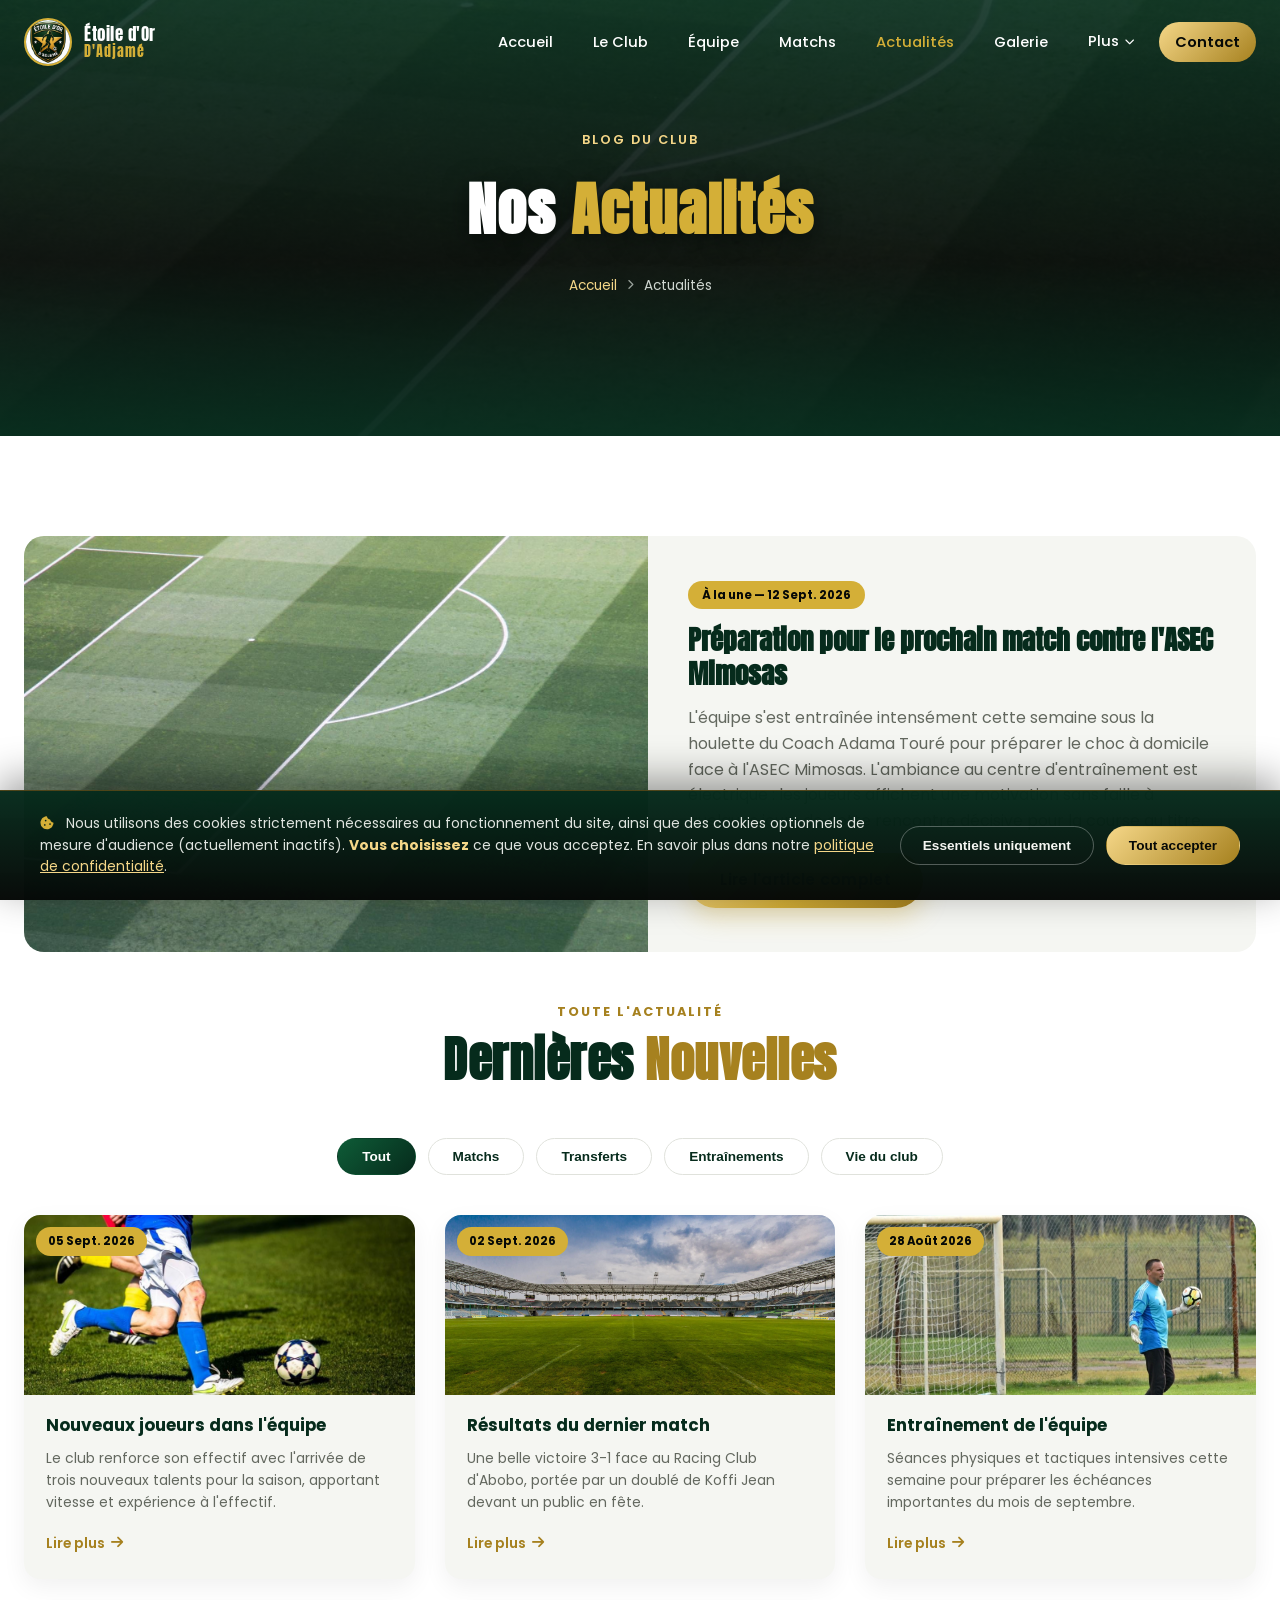
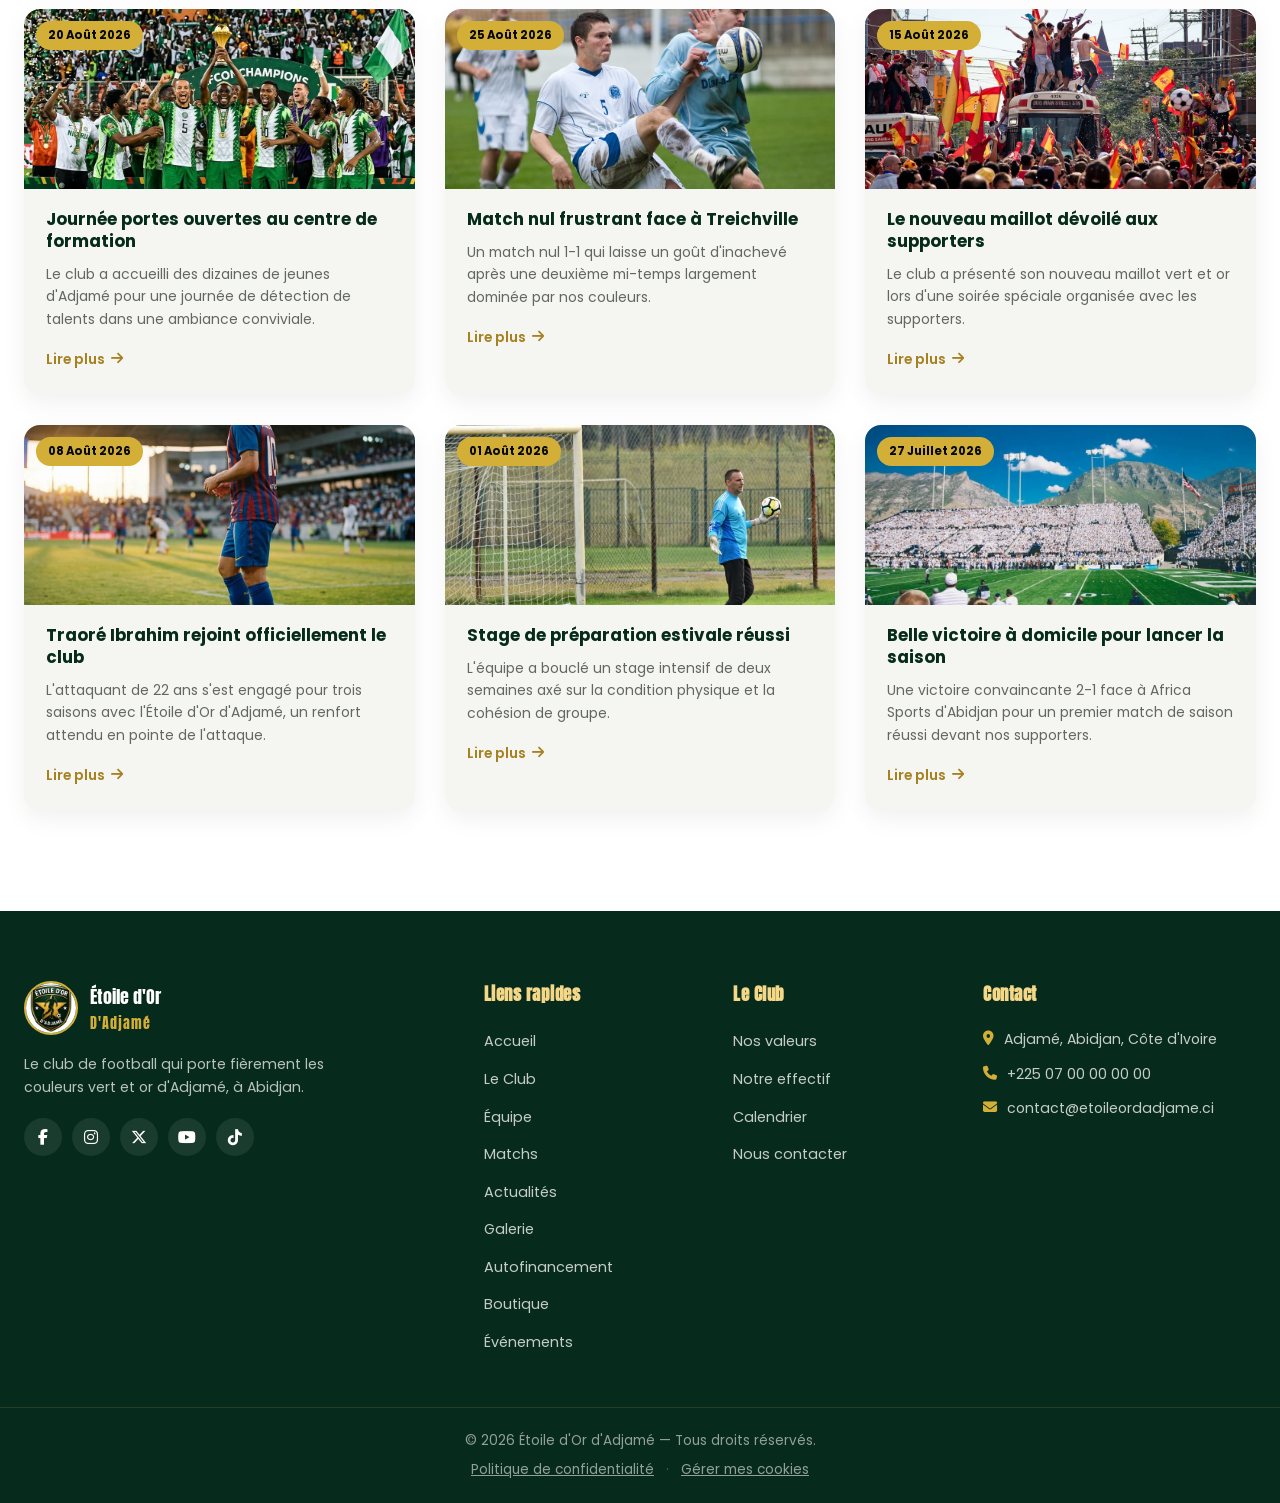
==== actualites.html @ a7c41791 "Premier commit" ====
<!DOCTYPE html>
<html lang="fr">
<head>
<meta charset="UTF-8">
<meta name="viewport" content="width=device-width, initial-scale=1.0">
<title>Actualités — Étoile d'Or d'Adjamé</title>
<meta name="description" content="Toute l'actualité du club Étoile d'Or d'Adjamé : matchs, transferts, entraînements et vie du club.">

<link rel="preconnect" href="https://fonts.googleapis.com">
<link href="https://fonts.googleapis.com/css2?family=Anton&family=Poppins:wght@300;400;500;600;700;800;900&display=swap" rel="stylesheet">
<link rel="stylesheet" href="https://cdn.jsdelivr.net/npm/@fortawesome/fontawesome-free@6.4.0/css/all.min.css">
<link rel="stylesheet" href="https://cdn.jsdelivr.net/npm/aos@2.3.1/dist/aos.css">

<link rel="stylesheet" href="css/style.css">
<link rel="stylesheet" href="css/pages.css">
<link rel="icon" href="images/logo.jpg" type="image/jpeg">
</head>
<body>

<div id="preloader">
  <div class="loader-badge"><img src="images/logo.jpg" alt="Étoile d'Or d'Adjamé"></div>
</div>

<header id="main-header">
  <nav class="navbar" id="navbar">
    <div class="nav-container">
      <a href="index.html" class="nav-logo">
        <img src="images/logo.jpg" alt="Logo Étoile d'Or d'Adjamé">
        <div class="nav-logo-text"><span class="nav-title">Étoile d'Or</span><span class="nav-subtitle">D'Adjamé</span></div>
      </a>
      <ul class="nav-menu" id="nav-menu">
        <li><a href="index.html" class="nav-link">Accueil</a></li>
        <li><a href="club.html" class="nav-link">Le Club</a></li>
        <li><a href="equipe.html" class="nav-link">Équipe</a></li>
        <li><a href="matchs.html" class="nav-link">Matchs</a></li>
        <li><a href="actualites.html" class="nav-link page-active">Actualités</a></li>
        <li><a href="galerie.html" class="nav-link">Galerie</a></li>
        <li class="nav-item-dropdown">
          <span class="nav-link dropdown-toggle">Plus <i class="fa-solid fa-chevron-down"></i></span>
          <div class="dropdown-menu">
            <a href="autofinancement.html" class="dropdown-link"><i class="fa-solid fa-coins"></i> Autofinancement</a>
            <a href="boutique.html" class="dropdown-link"><i class="fa-solid fa-shirt"></i> Boutique</a>
            <a href="evenements.html" class="dropdown-link"><i class="fa-solid fa-calendar-days"></i> Événements</a>
            <a href="index.html#sponsors" class="dropdown-link"><i class="fa-solid fa-handshake"></i> Sponsors</a>
          </div>
        </li>

        <li><a href="index.html#contact" class="nav-link nav-cta">Contact</a></li>
      </ul>
      <button class="hamburger" id="hamburger" aria-label="Menu mobile"><span></span><span></span><span></span></button>
    </div>
  </nav>
</header>

<!-- ============ PAGE BANNER ============ -->
<section class="page-banner">
  <div class="page-banner-bg"><img src="images/news-stadium.jpg" alt="Stade de football"></div>
  <div class="page-banner-overlay"></div>
  <div class="page-banner-content">
    <p class="page-banner-kicker">Blog du club</p>
    <h1 class="page-banner-title">Nos <span>Actualités</span></h1>
    <div class="breadcrumb"><a href="index.html">Accueil</a> <i class="fa-solid fa-chevron-right"></i> <span>Actualités</span></div>
  </div>
</section>

<!-- ============ ARTICLE A LA UNE ============ -->
<section style="background: var(--white);">
  <div class="section-container">
    <div class="news-featured" data-aos="fade-up">
      <div class="news-featured-img"><img src="images/news-stadium.jpg" alt="Préparation du prochain match"></div>
      <div class="news-featured-body">
        <span class="news-date" style="background: var(--gold); color: var(--black); padding: 5px 14px; border-radius: 20px; font-size: 0.72rem; font-weight: 700;">À la une — 12 Sept. 2026</span>
        <h2>Préparation pour le prochain match contre l'ASEC Mimosas</h2>
        <p>L'équipe s'est entraînée intensément cette semaine sous la houlette du Coach Adama Touré pour préparer le choc à domicile face à l'ASEC Mimosas. L'ambiance au centre d'entraînement est électrique : les joueurs affichent une motivation sans faille à quelques jours de cette rencontre décisive pour la course au titre.</p>
        <a href="#" class="btn btn-gold">Lire l'article complet</a>
      </div>
    </div>

    <div class="section-header" data-aos="fade-up">
      <p class="section-kicker center">Toute l'actualité</p>
      <h2 class="section-title center">Dernières <span>Nouvelles</span></h2>
    </div>

    <div class="news-filters" data-aos="fade-up">
      <button class="news-filter-btn active" data-newsfilter="all">Tout</button>
      <button class="news-filter-btn" data-newsfilter="matchs">Matchs</button>
      <button class="news-filter-btn" data-newsfilter="transferts">Transferts</button>
      <button class="news-filter-btn" data-newsfilter="entrainements">Entraînements</button>
      <button class="news-filter-btn" data-newsfilter="club">Vie du club</button>
    </div>

    <div class="news-full-grid" id="news-full-grid">
      <article class="news-card" data-newscat="transferts" data-aos="fade-up" data-aos-delay="0">
        <div class="news-image"><img src="images/news-players.jpg" alt="Nouveaux joueurs"><span class="news-date">05 Sept. 2026</span></div>
        <div class="news-body">
          <h3 class="news-title">Nouveaux joueurs dans l'équipe</h3>
          <p class="news-desc">Le club renforce son effectif avec l'arrivée de trois nouveaux talents pour la saison, apportant vitesse et expérience à l'effectif.</p>
          <a href="#" class="news-link">Lire plus <i class="fa-solid fa-arrow-right"></i></a>
        </div>
      </article>

      <article class="news-card" data-newscat="matchs" data-aos="fade-up" data-aos-delay="100">
        <div class="news-image"><img src="images/gallery-match2.jpg" alt="Résultats du dernier match"><span class="news-date">02 Sept. 2026</span></div>
        <div class="news-body">
          <h3 class="news-title">Résultats du dernier match</h3>
          <p class="news-desc">Une belle victoire 3-1 face au Racing Club d'Abobo, portée par un doublé de Koffi Jean devant un public en fête.</p>
          <a href="#" class="news-link">Lire plus <i class="fa-solid fa-arrow-right"></i></a>
        </div>
      </article>

      <article class="news-card" data-newscat="entrainements" data-aos="fade-up" data-aos-delay="200">
        <div class="news-image"><img src="images/news-training.jpg" alt="Entraînement de l'équipe"><span class="news-date">28 Août 2026</span></div>
        <div class="news-body">
          <h3 class="news-title">Entraînement de l'équipe</h3>
          <p class="news-desc">Séances physiques et tactiques intensives cette semaine pour préparer les échéances importantes du mois de septembre.</p>
          <a href="#" class="news-link">Lire plus <i class="fa-solid fa-arrow-right"></i></a>
        </div>
      </article>

      <article class="news-card" data-newscat="club" data-aos="fade-up" data-aos-delay="0">
        <div class="news-image"><img src="images/gallery-event.jpg" alt="Événement du club"><span class="news-date">20 Août 2026</span></div>
        <div class="news-body">
          <h3 class="news-title">Journée portes ouvertes au centre de formation</h3>
          <p class="news-desc">Le club a accueilli des dizaines de jeunes d'Adjamé pour une journée de détection de talents dans une ambiance conviviale.</p>
          <a href="#" class="news-link">Lire plus <i class="fa-solid fa-arrow-right"></i></a>
        </div>
      </article>

      <article class="news-card" data-newscat="matchs" data-aos="fade-up" data-aos-delay="100">
        <div class="news-image"><img src="images/match-tackle.jpg" alt="Match nul"><span class="news-date">25 Août 2026</span></div>
        <div class="news-body">
          <h3 class="news-title">Match nul frustrant face à Treichville</h3>
          <p class="news-desc">Un match nul 1-1 qui laisse un goût d'inachevé après une deuxième mi-temps largement dominée par nos couleurs.</p>
          <a href="#" class="news-link">Lire plus <i class="fa-solid fa-arrow-right"></i></a>
        </div>
      </article>

      <article class="news-card" data-newscat="club" data-aos="fade-up" data-aos-delay="200">
        <div class="news-image"><img src="images/fans-crowd.jpg" alt="Supporters"><span class="news-date">15 Août 2026</span></div>
        <div class="news-body">
          <h3 class="news-title">Le nouveau maillot dévoilé aux supporters</h3>
          <p class="news-desc">Le club a présenté son nouveau maillot vert et or lors d'une soirée spéciale organisée avec les supporters.</p>
          <a href="#" class="news-link">Lire plus <i class="fa-solid fa-arrow-right"></i></a>
        </div>
      </article>

      <article class="news-card" data-newscat="transferts" data-aos="fade-up" data-aos-delay="0">
        <div class="news-image"><img src="images/player5.jpg" alt="Nouveau attaquant"><span class="news-date">08 Août 2026</span></div>
        <div class="news-body">
          <h3 class="news-title">Traoré Ibrahim rejoint officiellement le club</h3>
          <p class="news-desc">L'attaquant de 22 ans s'est engagé pour trois saisons avec l'Étoile d'Or d'Adjamé, un renfort attendu en pointe de l'attaque.</p>
          <a href="#" class="news-link">Lire plus <i class="fa-solid fa-arrow-right"></i></a>
        </div>
      </article>

      <article class="news-card" data-newscat="entrainements" data-aos="fade-up" data-aos-delay="100">
        <div class="news-image"><img src="images/gallery-training2.jpg" alt="Stage de préparation"><span class="news-date">01 Août 2026</span></div>
        <div class="news-body">
          <h3 class="news-title">Stage de préparation estivale réussi</h3>
          <p class="news-desc">L'équipe a bouclé un stage intensif de deux semaines axé sur la condition physique et la cohésion de groupe.</p>
          <a href="#" class="news-link">Lire plus <i class="fa-solid fa-arrow-right"></i></a>
        </div>
      </article>

      <article class="news-card" data-newscat="matchs" data-aos="fade-up" data-aos-delay="200">
        <div class="news-image"><img src="images/gallery-fans1.jpg" alt="Victoire à domicile"><span class="news-date">27 Juillet 2026</span></div>
        <div class="news-body">
          <h3 class="news-title">Belle victoire à domicile pour lancer la saison</h3>
          <p class="news-desc">Une victoire convaincante 2-1 face à Africa Sports d'Abidjan pour un premier match de saison réussi devant nos supporters.</p>
          <a href="#" class="news-link">Lire plus <i class="fa-solid fa-arrow-right"></i></a>
        </div>
      </article>
    </div>
  </div>
</section>

<footer class="site-footer">
  <div class="footer-top">
    <div class="section-container footer-grid">
      <div class="footer-col footer-brand">
        <a href="index.html" class="footer-logo">
          <img src="images/logo.jpg" alt="Logo Étoile d'Or d'Adjamé">
          <div><span class="footer-title">Étoile d'Or</span><span class="footer-subtitle">D'Adjamé</span></div>
        </a>
        <p class="footer-desc">Le club de football qui porte fièrement les couleurs vert et or d'Adjamé, à Abidjan.</p>
        <div class="footer-socials">
          <a href="#"><i class="fa-brands fa-facebook-f"></i></a>
          <a href="#"><i class="fa-brands fa-instagram"></i></a>
          <a href="#"><i class="fa-brands fa-x-twitter"></i></a>
          <a href="#"><i class="fa-brands fa-youtube"></i></a>
          <a href="#"><i class="fa-brands fa-tiktok"></i></a>
        </div>
      </div>
      <div class="footer-col">
        <h4>Liens rapides</h4>
        <ul>
          <li><a href="index.html">Accueil</a></li>
          <li><a href="club.html">Le Club</a></li>
          <li><a href="equipe.html">Équipe</a></li>
          <li><a href="matchs.html">Matchs</a></li>
          <li><a href="actualites.html">Actualités</a></li>
          <li><a href="galerie.html">Galerie</a></li>
          <li><a href="autofinancement.html">Autofinancement</a></li>
          <li><a href="boutique.html">Boutique</a></li>
          <li><a href="evenements.html">Événements</a></li>
        </ul>
      </div>
      <div class="footer-col">
        <h4>Le Club</h4>
        <ul>
          <li><a href="index.html#values">Nos valeurs</a></li>
          <li><a href="equipe.html">Notre effectif</a></li>
          <li><a href="matchs.html">Calendrier</a></li>
          <li><a href="index.html#contact">Nous contacter</a></li>
        </ul>
      </div>
      <div class="footer-col">
        <h4>Contact</h4>
        <ul class="footer-contact">
          <li><i class="fa-solid fa-location-dot"></i> Adjamé, Abidjan, Côte d'Ivoire</li>
          <li><i class="fa-solid fa-phone"></i> +225 07 00 00 00 00</li>
          <li><i class="fa-solid fa-envelope"></i> contact@etoileordadjame.ci</li>
        </ul>
      </div>
    </div>
  </div>
  <div class="footer-bottom">
    <div class="section-container footer-bottom-inner">
      <p>&copy; 2026 Étoile d'Or d'Adjamé — Tous droits réservés.</p>
      <p class="footer-legal-links">
        <a href="confidentialite.html">Politique de confidentialité</a>
        <span>·</span>
        <a href="#" class="footer-cookie-settings">Gérer mes cookies</a>
      </p>
    </div>
  </div>
</footer>

<!-- ============ BANDEAU COOKIES ============ -->
<div id="cookie-banner">
  <div class="cookie-banner-inner">
    <p class="cookie-banner-text">
      <i class="fa-solid fa-cookie-bite"></i>
      Nous utilisons des cookies strictement nécessaires au fonctionnement du site, ainsi que des cookies optionnels de mesure d'audience (actuellement inactifs). <strong>Vous choisissez</strong> ce que vous acceptez. En savoir plus dans notre <a href="confidentialite.html">politique de confidentialité</a>.
    </p>
    <div class="cookie-banner-actions">
      <button class="cookie-btn cookie-btn-necessary" id="cookie-necessary-only" type="button">Essentiels uniquement</button>
      <button class="cookie-btn cookie-btn-accept" id="cookie-accept-all" type="button">Tout accepter</button>
    </div>
  </div>
</div>

<!-- ============ MODALE PREFERENCES COOKIES ============ -->
<div id="cookie-modal">
  <div class="cookie-modal-box">
    <div class="cookie-modal-close" id="cookie-modal-close"><i class="fa-solid fa-xmark"></i></div>
    <h3>Préférences de cookies</h3>
    <p>Gérez ici les cookies utilisés sur le site de l'Étoile d'Or d'Adjamé. Les cookies strictement nécessaires ne peuvent pas être désactivés.</p>
    <div class="cookie-pref-row">
      <div class="cookie-pref-info">
        <h4>Cookies strictement nécessaires</h4>
        <p>Indispensables au fonctionnement du site (mémorisation de votre choix de consentement).</p>
      </div>
      <label class="cookie-switch"><input type="checkbox" checked disabled><span class="slider"></span></label>
    </div>
    <div class="cookie-pref-row">
      <div class="cookie-pref-info">
        <h4>Cookies de mesure d'audience</h4>
        <p>Nous aident à comprendre la fréquentation du site (actuellement aucun outil n'est déployé).</p>
      </div>
      <label class="cookie-switch"><input type="checkbox" id="cookie-analytics-toggle"><span class="slider"></span></label>
    </div>
    <button class="btn btn-gold cookie-modal-save" id="cookie-modal-save" type="button"><i class="fa-solid fa-check"></i> Enregistrer mes préférences</button>
  </div>
</div>

<a href="#" class="back-to-top" id="back-to-top" aria-label="Retour en haut"><i class="fa-solid fa-arrow-up"></i></a>

<script src="https://cdn.jsdelivr.net/npm/aos@2.3.1/dist/aos.js"></script>
<script src="js/main.js"></script>
<script src="js/pages.js"></script>
<script src="js/cookies.js"></script>
</body>
</html>
---- css/style.css ----
/* ==========================================================================
   ÉTOILE D'OR D'ADJAMÉ — STYLESHEET
   ========================================================================== */

:root {
  --green-dark: #062b1c;
  --green-deep: #0a3d26;
  --green-main: #0e5c37;
  --green-light: #146a44;
  --gold: #d4af37;
  --gold-light: #f5d788;
  --gold-dark: #a6811f;
  --black: #060907;
  --white: #ffffff;
  --off-white: #f5f6f2;
  --gray: #9aa39c;
  --font-title: 'Anton', sans-serif;
  --font-body: 'Poppins', sans-serif;
  --shadow-lg: 0 25px 50px -12px rgba(0,0,0,0.5);
  --transition: all 0.35s cubic-bezier(.4,0,.2,1);
}

* { margin: 0; padding: 0; box-sizing: border-box; }

html { scroll-behavior: smooth; }

body {
  font-family: var(--font-body);
  background: var(--off-white);
  color: var(--black);
  overflow-x: hidden;
  line-height: 1.6;
}

img { max-width: 100%; display: block; }

a { text-decoration: none; color: inherit; }

ul { list-style: none; }

.section-container {
  max-width: 1280px;
  margin: 0 auto;
  padding: 0 24px;
}

/* ============ SCROLLBAR ============ */
::-webkit-scrollbar { width: 10px; }
::-webkit-scrollbar-track { background: var(--green-dark); }
::-webkit-scrollbar-thumb { background: var(--gold); border-radius: 10px; }

/* ============ PRELOADER ============ */
#preloader {
  position: fixed;
  inset: 0;
  background: radial-gradient(circle at center, var(--green-deep), var(--black));
  z-index: 9999;
  display: flex;
  align-items: center;
  justify-content: center;
  transition: opacity 0.6s ease, visibility 0.6s ease;
}
#preloader.hidden { opacity: 0; visibility: hidden; }
.loader-badge {
  width: 110px;
  height: 110px;
  border-radius: 50%;
  overflow: hidden;
  border: 3px solid var(--gold);
  animation: pulse-loader 1.2s ease-in-out infinite;
  box-shadow: 0 0 40px rgba(212,175,55,0.5);
}
.loader-badge img { width: 100%; height: 100%; object-fit: cover; }
@keyframes pulse-loader {
  0%, 100% { transform: scale(1); }
  50% { transform: scale(1.08); }
}

/* ============ BUTTONS ============ */
.btn {
  display: inline-flex;
  align-items: center;
  gap: 10px;
  padding: 15px 32px;
  border-radius: 50px;
  font-weight: 600;
  font-size: 0.95rem;
  letter-spacing: 0.3px;
  border: none;
  cursor: pointer;
  transition: var(--transition);
  position: relative;
  overflow: hidden;
}
.btn-gold {
  background: linear-gradient(135deg, var(--gold-light), var(--gold) 50%, var(--gold-dark));
  color: var(--black);
  box-shadow: 0 8px 25px rgba(212,175,55,0.35);
}
.btn-gold::before {
  content: '';
  position: absolute;
  top: 0; left: -100%;
  width: 100%; height: 100%;
  background: linear-gradient(120deg, transparent, rgba(255,255,255,0.5), transparent);
  transition: left 0.5s;
}
.btn-gold:hover::before { left: 100%; }
.btn-gold:hover {
  transform: translateY(-3px);
  box-shadow: 0 15px 35px rgba(212,175,55,0.55);
}
.btn-outline-green {
  background: rgba(14,92,55,0.25);
  color: var(--white);
  border: 2px solid var(--green-light);
  backdrop-filter: blur(6px);
}
.btn-outline-green:hover {
  background: var(--green-main);
  border-color: var(--gold);
  transform: translateY(-3px);
}
.btn-full { width: 100%; justify-content: center; }

/* ============ NAVBAR ============ */
#main-header { position: fixed; top: 0; left: 0; right: 0; z-index: 1000; }
.navbar {
  padding: 18px 0;
  transition: var(--transition);
  background: transparent;
}
.navbar.scrolled {
  background: rgba(6,43,28,0.95);
  backdrop-filter: blur(10px);
  padding: 12px 0;
  box-shadow: 0 5px 25px rgba(0,0,0,0.3);
  border-bottom: 1px solid rgba(212,175,55,0.2);
}
.nav-container {
  max-width: 1320px;
  margin: 0 auto;
  padding: 0 24px;
  display: flex;
  align-items: center;
  justify-content: space-between;
}
.nav-logo { display: flex; align-items: center; gap: 12px; }
.nav-logo img {
  width: 48px; height: 48px; border-radius: 50%;
  border: 2px solid var(--gold);
  object-fit: cover;
  transition: var(--transition);
}
.nav-logo-text { display: flex; flex-direction: column; line-height: 1.1; }
.nav-title { font-family: var(--font-title); color: var(--white); font-size: 1.05rem; letter-spacing: 0.5px; }
.nav-subtitle { font-family: var(--font-title); color: var(--gold); font-size: 0.85rem; letter-spacing: 1px; }

.nav-menu { display: flex; align-items: center; gap: 8px; }
.nav-link {
  color: var(--white);
  font-weight: 500;
  font-size: 0.92rem;
  padding: 10px 16px;
  border-radius: 30px;
  position: relative;
  transition: var(--transition);
}
.nav-link:hover, .nav-link.active { color: var(--gold); }
.nav-cta {
  background: linear-gradient(135deg, var(--gold-light), var(--gold-dark));
  color: var(--black) !important;
  font-weight: 600;
}
.nav-cta:hover { transform: translateY(-2px); box-shadow: 0 8px 20px rgba(212,175,55,0.4); }

.hamburger {
  display: none;
  flex-direction: column;
  gap: 5px;
  background: none;
  border: none;
  cursor: pointer;
  z-index: 1100;
  padding: 8px;
}
.hamburger span {
  width: 28px; height: 3px;
  background: var(--gold);
  border-radius: 3px;
  transition: var(--transition);
}
.hamburger.active span:nth-child(1) { transform: translateY(8px) rotate(45deg); }
.hamburger.active span:nth-child(2) { opacity: 0; }
.hamburger.active span:nth-child(3) { transform: translateY(-8px) rotate(-45deg); }

/* ============ NAV DROPDOWN "PLUS" ============ */
.nav-item-dropdown { position: relative; }
.dropdown-toggle {
  display: inline-flex;
  align-items: center;
  gap: 6px;
  cursor: pointer;
}
.dropdown-toggle i.fa-chevron-down { font-size: 0.62rem; transition: transform 0.3s; }
.nav-item-dropdown:hover .dropdown-toggle i.fa-chevron-down,
.nav-item-dropdown.open .dropdown-toggle i.fa-chevron-down { transform: rotate(180deg); }
.dropdown-menu {
  position: absolute;
  top: 120%;
  left: 50%;
  transform: translateX(-50%) translateY(10px);
  background: linear-gradient(180deg, var(--green-dark), var(--black));
  border: 1px solid rgba(212,175,55,0.25);
  border-radius: 14px;
  padding: 10px;
  min-width: 230px;
  box-shadow: 0 20px 45px rgba(0,0,0,0.35);
  opacity: 0;
  visibility: hidden;
  transition: var(--transition);
  z-index: 1200;
}
.nav-item-dropdown:hover .dropdown-menu,
.nav-item-dropdown.open .dropdown-menu {
  opacity: 1;
  visibility: visible;
  transform: translateX(-50%) translateY(0);
}
.dropdown-link {
  display: flex;
  align-items: center;
  gap: 12px;
  padding: 11px 14px;
  border-radius: 9px;
  color: var(--white) !important;
  font-size: 0.86rem;
  font-weight: 500;
  transition: var(--transition);
}
.dropdown-link i { color: var(--gold); width: 18px; text-align: center; }
.dropdown-link:hover { background: rgba(212,175,55,0.14); color: var(--gold-light) !important; padding-left: 18px; }

/* ============ HERO ============ */
.hero-section {
  position: relative;
  min-height: 100vh;
  display: flex;
  align-items: center;
  justify-content: center;
  overflow: hidden;
}
.hero-bg { position: absolute; inset: 0; z-index: 0; }
.hero-bg img { width: 100%; height: 100%; object-fit: cover; }
.hero-overlay {
  position: absolute; inset: 0; z-index: 1;
  background: linear-gradient(180deg, rgba(6,43,28,0.75) 0%, rgba(6,9,7,0.85) 55%, rgba(6,43,28,0.95) 100%);
}
.hero-particles {
  position: absolute; inset: 0; z-index: 1;
  background: radial-gradient(circle at 20% 30%, rgba(212,175,55,0.12), transparent 40%),
              radial-gradient(circle at 80% 70%, rgba(212,175,55,0.10), transparent 40%);
}
.hero-content {
  position: relative;
  z-index: 2;
  text-align: center;
  color: var(--white);
  max-width: 900px;
  padding: 0 24px;
}
.hero-logo {
  width: 130px; height: 130px;
  margin: 0 auto 24px;
  border-radius: 50%;
  overflow: hidden;
  border: 4px solid var(--gold);
  box-shadow: 0 0 50px rgba(212,175,55,0.5);
}
.hero-logo img { width: 100%; height: 100%; object-fit: cover; }
.hero-kicker {
  color: var(--gold-light);
  font-weight: 600;
  letter-spacing: 2px;
  text-transform: uppercase;
  font-size: 0.85rem;
  margin-bottom: 16px;
}
.hero-title {
  font-family: var(--font-title);
  font-size: clamp(2.4rem, 7vw, 5.2rem);
  letter-spacing: 2px;
  color: var(--white);
  text-shadow: 0 5px 25px rgba(0,0,0,0.5);
  line-height: 1.05;
}
.hero-title span { color: var(--gold); display: block; }
.hero-subtitle {
  font-size: clamp(1rem, 2vw, 1.35rem);
  color: var(--off-white);
  margin: 20px 0 36px;
  font-weight: 300;
  letter-spacing: 0.5px;
}
.hero-buttons { display: flex; gap: 20px; justify-content: center; flex-wrap: wrap; }

.scroll-down {
  position: absolute;
  bottom: 32px; left: 50%;
  transform: translateX(-50%);
  color: var(--gold);
  font-size: 1.5rem;
  z-index: 2;
  animation: bounce-down 2s infinite;
}
@keyframes bounce-down {
  0%, 100% { transform: translate(-50%, 0); }
  50% { transform: translate(-50%, 10px); }
}

/* ============ SECTION HEADERS ============ */
.section-kicker {
  color: var(--gold-dark);
  font-weight: 700;
  letter-spacing: 2px;
  text-transform: uppercase;
  font-size: 0.8rem;
  margin-bottom: 10px;
}
.section-title {
  font-family: var(--font-title);
  font-size: clamp(1.9rem, 4vw, 3rem);
  color: var(--green-dark);
  letter-spacing: 0.5px;
  line-height: 1.15;
}
.section-title span { color: var(--gold-dark); }
.section-desc { color: #5a5f5c; font-size: 1rem; max-width: 600px; margin-top: 14px; }
.center { text-align: center; margin-left: auto; margin-right: auto; }
.section-header { margin-bottom: 50px; }

section { padding: 100px 0; position: relative; }

/* ============ ABOUT ============ */
.about-section { background: var(--white); }
.about-grid {
  display: grid;
  grid-template-columns: 1fr 1fr;
  gap: 70px;
  align-items: center;
}
.about-image { position: relative; border-radius: 20px; overflow: hidden; box-shadow: var(--shadow-lg); }
.about-image img { width: 100%; height: 480px; object-fit: cover; transition: transform 0.6s ease; }
.about-image:hover img { transform: scale(1.06); }
.about-image-badge {
  position: absolute;
  bottom: -20px; right: -20px;
  width: 100px; height: 100px;
  border-radius: 50%;
  background: var(--white);
  border: 4px solid var(--gold);
  padding: 8px;
  box-shadow: var(--shadow-lg);
}
.about-image-badge img { border-radius: 50%; }

.about-paragraph { color: #4a4f4c; margin-bottom: 18px; font-size: 1rem; }

.about-stats {
  display: grid;
  grid-template-columns: repeat(4, 1fr);
  gap: 16px;
  margin-top: 34px;
}
.stat-box {
  background: linear-gradient(145deg, var(--green-dark), var(--green-deep));
  border-radius: 16px;
  padding: 22px 10px;
  text-align: center;
  color: var(--white);
  border: 1px solid rgba(212,175,55,0.25);
  transition: var(--transition);
}
.stat-box:hover { transform: translateY(-6px); border-color: var(--gold); }
.stat-icon { color: var(--gold); font-size: 1.5rem; margin-bottom: 8px; display: block; }
.stat-number {
  display: block;
  font-family: var(--font-title);
  font-size: 1.9rem;
  color: var(--gold-light);
}
.stat-label { display: block; font-size: 0.72rem; color: var(--gray); margin-top: 4px; text-transform: uppercase; letter-spacing: 0.5px; }

/* ============ TEAM ============ */
.team-section { background: var(--off-white); }
.team-grid {
  display: grid;
  grid-template-columns: repeat(3, 1fr);
  gap: 30px;
}
.player-card {
  background: var(--white);
  border-radius: 18px;
  overflow: hidden;
  box-shadow: 0 10px 30px rgba(0,0,0,0.08);
  transition: var(--transition);
  position: relative;
}
.player-card:hover { transform: translateY(-10px); box-shadow: 0 25px 45px rgba(6,43,28,0.25); }
.player-photo { position: relative; height: 300px; overflow: hidden; background: var(--green-dark); }
.player-photo img { width: 100%; height: 100%; object-fit: cover; transition: transform 0.5s ease; filter: grayscale(15%); }
.player-card:hover .player-photo img { transform: scale(1.1); filter: grayscale(0%); }
.player-photo::after {
  content: '';
  position: absolute; inset: 0;
  background: linear-gradient(180deg, transparent 60%, rgba(6,43,28,0.85) 100%);
}
.player-number {
  position: absolute; top: 14px; right: 14px;
  width: 46px; height: 46px;
  background: linear-gradient(135deg, var(--gold-light), var(--gold-dark));
  color: var(--black);
  border-radius: 50%;
  display: flex; align-items: center; justify-content: center;
  font-family: var(--font-title);
  font-size: 1.2rem;
  z-index: 2;
  box-shadow: 0 5px 15px rgba(0,0,0,0.3);
}
.player-info { padding: 20px 22px 24px; text-align: center; }
.player-name { font-family: var(--font-title); font-size: 1.15rem; color: var(--green-dark); letter-spacing: 0.3px; }
.player-position { color: var(--gold-dark); font-weight: 600; font-size: 0.85rem; margin: 4px 0 14px; text-transform: uppercase; letter-spacing: 0.5px; }
.player-socials { display: flex; gap: 10px; justify-content: center; }
.player-socials a {
  width: 34px; height: 34px;
  border-radius: 50%;
  background: var(--off-white);
  color: var(--green-main);
  display: flex; align-items: center; justify-content: center;
  transition: var(--transition);
  font-size: 0.85rem;
}
.player-socials a:hover { background: var(--gold); color: var(--black); transform: translateY(-3px); }

/* ============ MATCHES ============ */
.matches-section { background: linear-gradient(180deg, var(--green-dark) 0%, var(--black) 100%); color: var(--white); }
.matches-section .section-title { color: var(--white); }
.matches-section .section-desc { color: #b9c2bc; }
.matches-section .section-kicker { color: var(--gold-light); }

.matches-tabs { display: flex; justify-content: center; gap: 14px; margin-bottom: 44px; }
.tab-btn {
  background: rgba(255,255,255,0.06);
  border: 1px solid rgba(212,175,55,0.3);
  color: var(--white);
  padding: 12px 28px;
  border-radius: 50px;
  font-weight: 600;
  cursor: pointer;
  transition: var(--transition);
}
.tab-btn.active, .tab-btn:hover {
  background: linear-gradient(135deg, var(--gold-light), var(--gold-dark));
  color: var(--black);
  border-color: transparent;
}
.tab-content { display: none; }
.tab-content.active { display: grid; }

.matches-grid { grid-template-columns: repeat(3, 1fr); gap: 26px; }
.match-card {
  background: linear-gradient(160deg, rgba(255,255,255,0.06), rgba(255,255,255,0.02));
  border: 1px solid rgba(212,175,55,0.2);
  border-radius: 18px;
  padding: 26px;
  position: relative;
  transition: var(--transition);
}
.match-card:hover { transform: translateY(-8px); border-color: var(--gold); box-shadow: 0 20px 40px rgba(212,175,55,0.15); }
.match-tag {
  display: inline-block;
  background: rgba(212,175,55,0.15);
  color: var(--gold-light);
  font-size: 0.72rem;
  font-weight: 700;
  padding: 5px 14px;
  border-radius: 20px;
  text-transform: uppercase;
  letter-spacing: 0.5px;
  margin-bottom: 20px;
}
.match-tag.win { background: rgba(46,204,113,0.2); color: #6bec9d; }
.match-tag.draw { background: rgba(255,193,7,0.2); color: #ffd76b; }
.match-teams { display: flex; align-items: center; justify-content: space-between; gap: 12px; margin-bottom: 20px; }
.match-team { text-align: center; flex: 1; }
.match-team img { width: 56px; height: 56px; border-radius: 50%; margin: 0 auto 8px; object-fit: cover; border: 2px solid rgba(212,175,55,0.4); }
.match-team p { font-size: 0.82rem; color: var(--off-white); font-weight: 500; }
.match-vs { font-family: var(--font-title); color: var(--gold); font-size: 1.1rem; }
.match-score { font-family: var(--font-title); color: var(--gold-light); font-size: 1.6rem; }
.match-details { display: flex; flex-direction: column; gap: 8px; border-top: 1px dashed rgba(212,175,55,0.25); padding-top: 16px; }
.match-details span { font-size: 0.85rem; color: #c6ccc8; display: flex; align-items: center; gap: 8px; }
.match-details i { color: var(--gold); width: 16px; }

/* ============ NEWS ============ */
.news-section { background: var(--white); }
.news-grid { display: grid; grid-template-columns: repeat(4, 1fr); gap: 26px; }
.news-card {
  background: var(--off-white);
  border-radius: 16px;
  overflow: hidden;
  transition: var(--transition);
  box-shadow: 0 8px 24px rgba(0,0,0,0.06);
}
.news-card:hover { transform: translateY(-8px); box-shadow: 0 20px 40px rgba(6,43,28,0.15); }
.news-image { position: relative; height: 180px; overflow: hidden; }
.news-image img { width: 100%; height: 100%; object-fit: cover; transition: transform 0.5s ease; }
.news-card:hover .news-image img { transform: scale(1.1); }
.news-date {
  position: absolute; top: 12px; left: 12px;
  background: var(--gold);
  color: var(--black);
  font-size: 0.72rem;
  font-weight: 700;
  padding: 5px 12px;
  border-radius: 20px;
}
.news-body { padding: 20px 22px 24px; }
.news-title { font-size: 1.05rem; color: var(--green-dark); margin-bottom: 10px; font-weight: 700; line-height: 1.3; }
.news-desc { font-size: 0.87rem; color: #63685f; margin-bottom: 16px; }
.news-link { color: var(--gold-dark); font-weight: 600; font-size: 0.87rem; display: inline-flex; align-items: center; gap: 6px; transition: var(--transition); }
.news-link:hover { gap: 12px; color: var(--green-main); }

/* ============ GALLERY ============ */
.gallery-section { background: var(--off-white); }
.gallery-filters { display: flex; justify-content: center; gap: 12px; margin-bottom: 40px; flex-wrap: wrap; }
.filter-btn {
  background: var(--white);
  border: 1px solid #e0e2dc;
  color: var(--green-dark);
  padding: 10px 24px;
  border-radius: 50px;
  font-weight: 600;
  font-size: 0.85rem;
  cursor: pointer;
  transition: var(--transition);
}
.filter-btn.active, .filter-btn:hover {
  background: linear-gradient(135deg, var(--green-main), var(--green-dark));
  color: var(--white);
  border-color: transparent;
}
.masonry-gallery {
  display: grid;
  grid-template-columns: repeat(4, 1fr);
  grid-auto-rows: 200px;
  gap: 18px;
}
.gallery-item {
  position: relative;
  border-radius: 14px;
  overflow: hidden;
  cursor: pointer;
  grid-row: span 1;
}
.gallery-item.span-tall { grid-row: span 2; }
.gallery-item.span-wide { grid-column: span 2; }
.gallery-item img { width: 100%; height: 100%; object-fit: cover; transition: transform 0.5s ease; }
.gallery-item:hover img { transform: scale(1.12); }
.gallery-overlay {
  position: absolute; inset: 0;
  background: rgba(6,43,28,0.6);
  display: flex; align-items: center; justify-content: center;
  color: var(--gold);
  font-size: 1.6rem;
  opacity: 0;
  transition: var(--transition);
}
.gallery-item:hover .gallery-overlay { opacity: 1; }
.gallery-item.hide { display: none; }

.lightbox {
  position: fixed; inset: 0;
  background: rgba(0,0,0,0.92);
  z-index: 3000;
  display: none;
  align-items: center;
  justify-content: center;
  padding: 40px;
}
.lightbox.active { display: flex; }
.lightbox img { max-width: 90%; max-height: 85vh; border-radius: 10px; box-shadow: 0 0 60px rgba(212,175,55,0.3); }
.lightbox-close {
  position: absolute; top: 28px; right: 40px;
  color: var(--gold);
  font-size: 2rem;
  cursor: pointer;
  z-index: 3001;
}

/* ============ SPONSORS ============ */
.sponsors-section { background: var(--white); }
.sponsors-grid {
  display: grid;
  grid-template-columns: repeat(6, 1fr);
  gap: 22px;
  margin-top: 10px;
}
.sponsor-card {
  background: var(--off-white);
  border: 1px solid #e5e7e0;
  border-radius: 16px;
  padding: 30px 16px;
  display: flex;
  flex-direction: column;
  align-items: center;
  justify-content: center;
  gap: 14px;
  text-align: center;
  filter: grayscale(100%);
  opacity: 0.75;
  transition: var(--transition);
}
.sponsor-card:hover {
  filter: grayscale(0%);
  opacity: 1;
  transform: translateY(-8px);
  border-color: var(--gold);
  box-shadow: 0 18px 35px rgba(6,43,28,0.12);
}
.sponsor-icon {
  font-size: 2.1rem;
  color: var(--green-main);
  transition: var(--transition);
}
.sponsor-card:hover .sponsor-icon { color: var(--gold-dark); transform: scale(1.1); }
.sponsor-name {
  font-weight: 700;
  font-size: 0.85rem;
  color: var(--green-dark);
  letter-spacing: 0.3px;
}
.sponsor-cta {
  margin-top: 46px;
  text-align: center;
}
.sponsor-cta p {
  color: #5a5f5c;
  font-size: 1rem;
  margin-bottom: 20px;
}

/* ============ VALUES ============ */
.values-section { background: linear-gradient(160deg, var(--black), var(--green-dark)); color: var(--white); }
.values-section .section-title { color: var(--white); }
.values-section .section-kicker { color: var(--gold-light); }
.values-section .section-desc { color: #b9c2bc; }
.values-grid { display: grid; grid-template-columns: repeat(4, 1fr); gap: 26px; }
.value-card {
  background: rgba(255,255,255,0.05);
  border: 1px solid rgba(212,175,55,0.2);
  border-radius: 18px;
  padding: 40px 26px;
  text-align: center;
  transition: var(--transition);
}
.value-card:hover {
  transform: translateY(-10px);
  background: rgba(212,175,55,0.08);
  border-color: var(--gold);
}
.value-icon {
  width: 76px; height: 76px;
  margin: 0 auto 22px;
  border-radius: 50%;
  background: linear-gradient(135deg, var(--gold-light), var(--gold-dark));
  display: flex; align-items: center; justify-content: center;
  font-size: 1.8rem;
  color: var(--black);
  transition: var(--transition);
}
.value-card:hover .value-icon { transform: rotate(360deg) scale(1.1); }
.value-card h3 { font-family: var(--font-title); font-size: 1.25rem; margin-bottom: 12px; letter-spacing: 0.5px; }
.value-card p { color: #c6ccc8; font-size: 0.9rem; }

/* ============ CONTACT ============ */
.contact-section { background: var(--white); }
.contact-grid { display: grid; grid-template-columns: 1.2fr 1fr; gap: 50px; }
.contact-form {
  background: var(--off-white);
  border-radius: 20px;
  padding: 40px;
  border: 1px solid #e5e7e0;
}
.form-row { display: grid; grid-template-columns: 1fr 1fr; gap: 18px; }
.form-group { margin-bottom: 18px; }
.form-group label { display: block; font-weight: 600; font-size: 0.85rem; color: var(--green-dark); margin-bottom: 8px; }
.form-group input, .form-group textarea {
  width: 100%;
  padding: 14px 16px;
  border: 1px solid #d8dbd3;
  border-radius: 10px;
  font-family: var(--font-body);
  font-size: 0.92rem;
  background: var(--white);
  transition: var(--transition);
  resize: vertical;
}
.form-group input:focus, .form-group textarea:focus {
  outline: none;
  border-color: var(--gold);
  box-shadow: 0 0 0 3px rgba(212,175,55,0.15);
}
.form-success { display: none; color: var(--green-main); font-weight: 600; margin-top: 14px; text-align: center; }
.form-success.show { display: block; }

.contact-info-wrap { display: flex; flex-direction: column; gap: 24px; }
.contact-info-card {
  background: linear-gradient(150deg, var(--green-dark), var(--black));
  border-radius: 20px;
  padding: 34px;
  color: var(--white);
  display: flex;
  flex-direction: column;
  gap: 22px;
}
.contact-info-item { display: flex; align-items: flex-start; gap: 16px; }
.contact-info-item i {
  width: 46px; height: 46px;
  background: rgba(212,175,55,0.15);
  color: var(--gold);
  border-radius: 12px;
  display: flex; align-items: center; justify-content: center;
  font-size: 1.1rem;
  flex-shrink: 0;
}
.contact-info-item h4 { font-size: 0.95rem; margin-bottom: 4px; color: var(--gold-light); }
.contact-info-item p { font-size: 0.88rem; color: #c6ccc8; }
.contact-map { border-radius: 20px; overflow: hidden; border: 1px solid #e5e7e0; }
.contact-map iframe { display: block; filter: saturate(0.9); }

/* ============ FOOTER ============ */
.site-footer { background: var(--green-dark); color: var(--white); }
.footer-top { padding: 70px 0 40px; border-bottom: 1px solid rgba(212,175,55,0.15); }
.footer-grid { display: grid; grid-template-columns: 2fr 1fr 1fr 1.3fr; gap: 40px; }
.footer-logo { display: flex; align-items: center; gap: 12px; margin-bottom: 18px; }
.footer-logo img { width: 54px; height: 54px; border-radius: 50%; border: 2px solid var(--gold); object-fit: cover; }
.footer-title { display: block; font-family: var(--font-title); font-size: 1.15rem; }
.footer-subtitle { display: block; font-family: var(--font-title); color: var(--gold); font-size: 0.9rem; letter-spacing: 1px; }
.footer-desc { color: #b9c2bc; font-size: 0.88rem; margin-bottom: 20px; max-width: 320px; }
.footer-socials { display: flex; gap: 10px; }
.footer-socials a {
  width: 38px; height: 38px;
  border-radius: 50%;
  background: rgba(255,255,255,0.08);
  display: flex; align-items: center; justify-content: center;
  transition: var(--transition);
}
.footer-socials a:hover { background: var(--gold); color: var(--black); transform: translateY(-4px); }
.footer-col h4 { font-family: var(--font-title); font-size: 1.05rem; margin-bottom: 20px; color: var(--gold-light); letter-spacing: 0.5px; }
.footer-col ul li { margin-bottom: 12px; }
.footer-col ul li a { color: #c6ccc8; font-size: 0.9rem; transition: var(--transition); }
.footer-col ul li a:hover { color: var(--gold); padding-left: 4px; }
.footer-contact li { display: flex; align-items: flex-start; gap: 10px; color: #c6ccc8; font-size: 0.88rem; margin-bottom: 14px; }
.footer-contact li i { color: var(--gold); margin-top: 3px; }
.footer-bottom { padding: 22px 0; }
.footer-bottom-inner { text-align: center; }
.footer-bottom p { color: #93a09a; font-size: 0.85rem; }
.footer-legal-links { margin-top: 8px; }
.footer-legal-links a { color: #93a09a; text-decoration: underline; transition: var(--transition); }
.footer-legal-links a:hover { color: var(--gold); }
.footer-legal-links span { margin: 0 8px; color: #5a615b; }

/* ============ BACK TO TOP ============ */
.back-to-top {
  position: fixed;
  bottom: 30px; right: 30px;
  width: 50px; height: 50px;
  background: linear-gradient(135deg, var(--gold-light), var(--gold-dark));
  color: var(--black);
  border-radius: 50%;
  display: flex; align-items: center; justify-content: center;
  box-shadow: 0 8px 25px rgba(212,175,55,0.4);
  z-index: 900;
  opacity: 0;
  visibility: hidden;
  transform: translateY(20px);
  transition: var(--transition);
}
.back-to-top.show { opacity: 1; visibility: visible; transform: translateY(0); }
.back-to-top:hover { transform: translateY(-5px) scale(1.05); }

/* ==========================================================================
   RESPONSIVE
   ========================================================================== */
@media (max-width: 1024px) {
  .about-grid { grid-template-columns: 1fr; gap: 40px; }
  .team-grid { grid-template-columns: repeat(2, 1fr); }
  .matches-grid { grid-template-columns: repeat(2, 1fr); }
  .news-grid { grid-template-columns: repeat(2, 1fr); }
  .values-grid { grid-template-columns: repeat(2, 1fr); }
  .contact-grid { grid-template-columns: 1fr; }
  .footer-grid { grid-template-columns: 1fr 1fr; gap: 36px; }
  .masonry-gallery { grid-template-columns: repeat(3, 1fr); }
  .sponsors-grid { grid-template-columns: repeat(3, 1fr); }
}

@media (max-width: 860px) {
  .nav-menu {
    position: fixed;
    top: 0; right: -100%;
    width: 78%; max-width: 320px;
    height: 100vh;
    background: linear-gradient(180deg, var(--green-dark), var(--black));
    flex-direction: column;
    align-items: flex-start;
    justify-content: flex-start;
    padding: 100px 32px 40px;
    gap: 8px;
    transition: right 0.4s ease;
    box-shadow: -10px 0 40px rgba(0,0,0,0.4);
  }
  .nav-menu.active { right: 0; overflow-y: auto; }
  .nav-link { width: 100%; padding: 14px 16px; }
  .nav-cta { margin-top: 12px; text-align: center; }
  .hamburger { display: flex; }

  .nav-item-dropdown { width: 100%; }
  .dropdown-toggle { width: 100%; justify-content: space-between; padding: 14px 16px; }
  .dropdown-menu {
    position: static;
    opacity: 1;
    visibility: visible;
    transform: none;
    display: none;
    min-width: 100%;
    box-shadow: none;
    border-color: rgba(212,175,55,0.15);
    background: rgba(0,0,0,0.2);
    margin-bottom: 6px;
  }
  .nav-item-dropdown.open .dropdown-menu { display: block; }

  .about-stats { grid-template-columns: repeat(2, 1fr); }
  .form-row { grid-template-columns: 1fr; }
  .masonry-gallery { grid-template-columns: repeat(2, 1fr); }
  .gallery-item.span-wide { grid-column: span 2; }
}

@media (max-width: 640px) {
  section { padding: 70px 0; }
  .hero-buttons { flex-direction: column; width: 100%; align-items: center; }
  .hero-buttons .btn { width: 100%; max-width: 320px; justify-content: center; }
  .team-grid { grid-template-columns: 1fr; }
  .matches-grid { grid-template-columns: 1fr; }
  .news-grid { grid-template-columns: 1fr; }
  .values-grid { grid-template-columns: 1fr; }
  .footer-grid { grid-template-columns: 1fr; }
  .about-stats { grid-template-columns: repeat(2, 1fr); }
  .masonry-gallery { grid-template-columns: repeat(2, 1fr); grid-auto-rows: 150px; }
  .sponsors-grid { grid-template-columns: repeat(2, 1fr); }
  .matches-tabs { flex-direction: column; align-items: center; }
  .tab-btn { width: 100%; max-width: 280px; text-align: center; }
  .contact-form { padding: 26px; }
  .about-image img { height: 320px; }
  .cookie-banner-inner { flex-direction: column; align-items: stretch; text-align: center; }
  .cookie-banner-actions { justify-content: center; }
  .cookie-btn { flex: 1; min-width: 140px; }
  .cookie-modal-box { padding: 26px 22px; }
}

/* ============ AOS overrides for smoother feel ============ */
[data-aos] { pointer-events: auto; }

/* ============ COOKIE BANNER ============ */
#cookie-banner {
  display: none;
  position: fixed;
  left: 0; right: 0; bottom: 0;
  z-index: 2000;
  background: linear-gradient(180deg, rgba(6,43,28,0.98), rgba(6,9,7,0.99));
  border-top: 1px solid rgba(212,175,55,0.35);
  box-shadow: 0 -10px 40px rgba(0,0,0,0.4);
  padding: 22px 24px;
  align-items: center;
  justify-content: center;
  gap: 24px;
  transform: translateY(100%);
  opacity: 0;
  transition: transform 0.45s ease, opacity 0.45s ease;
}
#cookie-banner.show { transform: translateY(0); opacity: 1; }
.cookie-banner-inner {
  max-width: 1200px;
  width: 100%;
  margin: 0 auto;
  display: flex;
  align-items: center;
  flex-wrap: wrap;
  gap: 20px;
  justify-content: space-between;
}
.cookie-banner-text { flex: 1; min-width: 260px; color: #dfe4df; font-size: 0.87rem; line-height: 1.55; }
.cookie-banner-text strong { color: var(--gold-light); }
.cookie-banner-text i { color: var(--gold); margin-right: 8px; }
.cookie-banner-text a { color: var(--gold-light); text-decoration: underline; }
.cookie-banner-actions { display: flex; gap: 12px; flex-wrap: wrap; align-items: center; }
.cookie-btn {
  padding: 11px 22px;
  border-radius: 30px;
  font-weight: 600;
  font-size: 0.85rem;
  cursor: pointer;
  border: 1px solid transparent;
  transition: var(--transition);
  white-space: nowrap;
}
.cookie-btn-accept {
  background: linear-gradient(135deg, var(--gold-light), var(--gold-dark));
  color: var(--black);
}
.cookie-btn-accept:hover { transform: translateY(-2px); box-shadow: 0 8px 20px rgba(212,175,55,0.4); }
.cookie-btn-necessary {
  background: transparent;
  color: var(--off-white);
  border-color: rgba(255,255,255,0.3);
}
.cookie-btn-necessary:hover { border-color: var(--gold); color: var(--gold-light); }
.cookie-btn-settings {
  background: none;
  border: none;
  color: var(--gold-light);
  text-decoration: underline;
  font-size: 0.85rem;
  cursor: pointer;
  padding: 6px;
}

/* ============ COOKIE PREFERENCES MODAL ============ */
#cookie-modal {
  display: flex;
  position: fixed;
  inset: 0;
  z-index: 2100;
  background: rgba(6,9,7,0.75);
  align-items: center;
  justify-content: center;
  opacity: 0;
  visibility: hidden;
  transition: var(--transition);
  padding: 20px;
}
#cookie-modal.show { opacity: 1; visibility: visible; }
.cookie-modal-box {
  background: var(--white);
  border-radius: 20px;
  max-width: 520px;
  width: 100%;
  max-height: 85vh;
  overflow-y: auto;
  padding: 34px;
  position: relative;
  transform: translateY(20px);
  transition: var(--transition);
  box-shadow: 0 30px 70px rgba(0,0,0,0.4);
}
#cookie-modal.show .cookie-modal-box { transform: translateY(0); }
.cookie-modal-close {
  position: absolute;
  top: 18px; right: 18px;
  width: 36px; height: 36px;
  border-radius: 50%;
  background: var(--off-white);
  display: flex; align-items: center; justify-content: center;
  cursor: pointer;
  color: var(--green-dark);
  transition: var(--transition);
}
.cookie-modal-close:hover { background: var(--gold); color: var(--black); }
.cookie-modal-box h3 { font-family: var(--font-title); color: var(--green-dark); font-size: 1.3rem; margin-bottom: 8px; padding-right: 30px; }
.cookie-modal-box > p { color: #63685f; font-size: 0.88rem; margin-bottom: 24px; }
.cookie-pref-row {
  display: flex;
  align-items: flex-start;
  justify-content: space-between;
  gap: 16px;
  padding: 16px 0;
  border-bottom: 1px solid #ecefe9;
}
.cookie-pref-row:last-of-type { border-bottom: none; }
.cookie-pref-info h4 { color: var(--green-dark); font-size: 0.95rem; margin-bottom: 4px; }
.cookie-pref-info p { color: #7a8178; font-size: 0.8rem; }
.cookie-switch { position: relative; width: 46px; height: 26px; flex-shrink: 0; }
.cookie-switch input { opacity: 0; width: 0; height: 0; }
.cookie-switch .slider {
  position: absolute; inset: 0; cursor: pointer;
  background: #d7dad3; border-radius: 30px; transition: var(--transition);
}
.cookie-switch .slider::before {
  content: ''; position: absolute; left: 3px; top: 3px;
  width: 20px; height: 20px; border-radius: 50%; background: var(--white);
  transition: var(--transition); box-shadow: 0 1px 4px rgba(0,0,0,0.3);
}
.cookie-switch input:checked + .slider { background: var(--green-main); }
.cookie-switch input:checked + .slider::before { transform: translateX(20px); }
.cookie-switch input:disabled + .slider { background: var(--gold-dark); cursor: not-allowed; opacity: 0.75; }
.cookie-modal-save {
  margin-top: 26px;
  width: 100%;
  justify-content: center;
}
---- css/pages.css ----
/* ==========================================================================
   ÉTOILE D'OR D'ADJAMÉ — STYLES DES PAGES INTÉRIEURES
   (Le Club / Équipe / Matchs / Actualités / Galerie)
   Ce fichier complète css/style.css sans le modifier.
   ========================================================================== */

/* ---------- PAGE BANNER (bannière d'en-tête de page) ---------- */
.page-banner {
  position: relative;
  min-height: 46vh;
  display: flex;
  align-items: center;
  justify-content: center;
  overflow: hidden;
  padding-top: 90px;
}
.page-banner-bg { position: absolute; inset: 0; z-index: 0; }
.page-banner-bg img { width: 100%; height: 100%; object-fit: cover; }
.page-banner-overlay {
  position: absolute; inset: 0; z-index: 1;
  background: linear-gradient(180deg, rgba(6,43,28,0.88) 0%, rgba(6,9,7,0.9) 60%, rgba(6,43,28,0.96) 100%);
}
.page-banner-content {
  position: relative;
  z-index: 2;
  text-align: center;
  color: var(--white);
  padding: 40px 24px;
}
.page-banner-kicker {
  color: var(--gold-light);
  font-weight: 600;
  letter-spacing: 2px;
  text-transform: uppercase;
  font-size: 0.8rem;
  margin-bottom: 14px;
}
.page-banner-title {
  font-family: var(--font-title);
  font-size: clamp(2rem, 5vw, 3.6rem);
  letter-spacing: 1px;
  text-shadow: 0 5px 25px rgba(0,0,0,0.5);
}
.page-banner-title span { color: var(--gold); }
.breadcrumb {
  margin-top: 18px;
  display: flex;
  align-items: center;
  justify-content: center;
  gap: 10px;
  font-size: 0.85rem;
  color: #cfd6d0;
}
.breadcrumb a { color: var(--gold-light); transition: var(--transition); }
.breadcrumb a:hover { color: var(--gold); }
.breadcrumb i { font-size: 0.65rem; color: var(--gray); }

/* ---------- TIMELINE (Histoire du club) ---------- */
.timeline { position: relative; max-width: 900px; margin: 0 auto; padding-top: 20px; }
.timeline::before {
  content: '';
  position: absolute;
  left: 50%; top: 0; bottom: 0;
  width: 2px;
  background: linear-gradient(180deg, var(--gold), rgba(212,175,55,0.15));
  transform: translateX(-50%);
}
.timeline-item {
  position: relative;
  width: 50%;
  padding: 0 40px 50px;
}
.timeline-item:nth-child(odd) { left: 0; text-align: right; }
.timeline-item:nth-child(even) { left: 50%; text-align: left; }
.timeline-dot {
  position: absolute;
  top: 4px;
  width: 18px; height: 18px;
  border-radius: 50%;
  background: linear-gradient(135deg, var(--gold-light), var(--gold-dark));
  box-shadow: 0 0 0 6px rgba(212,175,55,0.15);
}
.timeline-item:nth-child(odd) .timeline-dot { right: -9px; }
.timeline-item:nth-child(even) .timeline-dot { left: -9px; }
.timeline-year { font-family: var(--font-title); color: var(--gold-dark); font-size: 1.3rem; margin-bottom: 6px; }
.timeline-card {
  background: var(--white);
  border-radius: 14px;
  padding: 20px 24px;
  box-shadow: 0 10px 26px rgba(0,0,0,0.07);
}
.timeline-card h4 { color: var(--green-dark); margin-bottom: 6px; font-size: 1.05rem; }
.timeline-card p { color: #63685f; font-size: 0.88rem; }

/* ---------- STAFF / ORGANIGRAMME ---------- */
.staff-grid { display: grid; grid-template-columns: repeat(4, 1fr); gap: 26px; }
.staff-card {
  background: var(--white);
  border-radius: 16px;
  overflow: hidden;
  text-align: center;
  box-shadow: 0 8px 24px rgba(0,0,0,0.06);
  transition: var(--transition);
}
.staff-card:hover { transform: translateY(-8px); box-shadow: 0 20px 40px rgba(6,43,28,0.15); }
.staff-photo { height: 220px; overflow: hidden; background: var(--green-dark); }
.staff-photo img { width: 100%; height: 100%; object-fit: cover; }
.staff-info { padding: 18px 16px 22px; }
.staff-name { font-family: var(--font-title); font-size: 1.02rem; color: var(--green-dark); }
.staff-role { color: var(--gold-dark); font-weight: 600; font-size: 0.8rem; text-transform: uppercase; letter-spacing: 0.4px; margin-top: 4px; }

/* ---------- INFOS CLUB (identité, infrastructures) ---------- */
.info-grid { display: grid; grid-template-columns: repeat(3, 1fr); gap: 26px; }
.info-card {
  background: var(--off-white);
  border: 1px solid #e5e7e0;
  border-radius: 16px;
  padding: 30px 26px;
  transition: var(--transition);
}
.info-card:hover { border-color: var(--gold); transform: translateY(-6px); }
.info-card i { font-size: 1.7rem; color: var(--gold-dark); margin-bottom: 14px; display: block; }
.info-card h4 { color: var(--green-dark); font-family: var(--font-title); font-size: 1.1rem; margin-bottom: 8px; }
.info-card p { color: #63685f; font-size: 0.9rem; }

.club-identity-table {
  width: 100%;
  border-collapse: collapse;
  background: var(--white);
  border-radius: 14px;
  overflow: hidden;
  box-shadow: 0 8px 24px rgba(0,0,0,0.06);
}
.club-identity-table tr { border-bottom: 1px solid #eceee7; }
.club-identity-table tr:last-child { border-bottom: none; }
.club-identity-table td { padding: 16px 22px; font-size: 0.92rem; }
.club-identity-table td:first-child { font-weight: 700; color: var(--green-dark); width: 40%; }
.club-identity-table td:last-child { color: #4a4f4c; }

/* ---------- ROSTER TABS (par poste, page équipe) ---------- */
.roster-tabs { display: flex; justify-content: center; gap: 12px; margin-bottom: 44px; flex-wrap: wrap; }
.roster-tab-btn {
  background: var(--white);
  border: 1px solid #e0e2dc;
  color: var(--green-dark);
  padding: 11px 26px;
  border-radius: 50px;
  font-weight: 600;
  font-size: 0.85rem;
  cursor: pointer;
  transition: var(--transition);
}
.roster-tab-btn.active, .roster-tab-btn:hover {
  background: linear-gradient(135deg, var(--green-main), var(--green-dark));
  color: var(--white);
  border-color: transparent;
}
.roster-content { display: none; }
.roster-content.active { display: grid; grid-template-columns: repeat(4, 1fr); gap: 26px; }

/* ---------- STANDINGS TABLE (classement) ---------- */
.standings-wrap { overflow-x: auto; border-radius: 16px; box-shadow: 0 10px 30px rgba(0,0,0,0.25); }
.standings-table {
  width: 100%;
  border-collapse: collapse;
  min-width: 680px;
  background: rgba(255,255,255,0.03);
}
.standings-table thead {
  background: linear-gradient(135deg, var(--gold-light), var(--gold-dark));
  color: var(--black);
}
.standings-table th {
  padding: 14px 12px;
  font-size: 0.78rem;
  text-transform: uppercase;
  letter-spacing: 0.5px;
  text-align: center;
}
.standings-table th:nth-child(2) { text-align: left; }
.standings-table td {
  padding: 14px 12px;
  text-align: center;
  font-size: 0.88rem;
  color: var(--off-white);
  border-bottom: 1px solid rgba(212,175,55,0.12);
}
.standings-table td:nth-child(2) { text-align: left; font-weight: 600; }
.standings-table tr.highlight { background: rgba(212,175,55,0.1); }
.standings-table tr.highlight td:nth-child(2) { color: var(--gold-light); }
.standings-table tr:hover { background: rgba(212,175,55,0.06); }
.pos-badge {
  display: inline-flex;
  width: 22px; height: 22px;
  align-items: center; justify-content: center;
  border-radius: 5px;
  font-weight: 700;
  font-size: 0.78rem;
}
.pos-badge.up { background: rgba(46,204,113,0.25); color: #6bec9d; }

/* ---------- MATCH TAG: DÉFAITE (complète .win/.draw de style.css) ---------- */
.match-tag.loss { background: rgba(220,53,69,0.2); color: #ff8f9c; }

/* ---------- FULL FIXTURES LIST (page matchs) ---------- */
.fixtures-list { display: flex; flex-direction: column; gap: 14px; }
.fixture-row {
  display: grid;
  grid-template-columns: 110px 1fr auto 1fr 130px;
  align-items: center;
  gap: 16px;
  background: rgba(255,255,255,0.05);
  border: 1px solid rgba(212,175,55,0.15);
  border-radius: 14px;
  padding: 16px 22px;
  transition: var(--transition);
}
.fixture-row:hover { border-color: var(--gold); transform: translateX(4px); }
.fixture-date { text-align: center; color: var(--gold-light); }
.fixture-date .day { font-family: var(--font-title); font-size: 1.4rem; display: block; }
.fixture-date .month { font-size: 0.72rem; text-transform: uppercase; color: var(--gray); }
.fixture-team { display: flex; align-items: center; gap: 10px; font-size: 0.9rem; color: var(--off-white); font-weight: 500; }
.fixture-team.right { justify-content: flex-end; text-align: right; }
.fixture-team img { width: 34px; height: 34px; border-radius: 50%; object-fit: cover; }
.fixture-vs { color: var(--gold); font-family: var(--font-title); font-size: 0.95rem; padding: 0 8px; }
.fixture-meta { text-align: right; font-size: 0.78rem; color: var(--gray); }
.fixture-meta span { display: block; }
.fixture-score { color: var(--gold-light); font-family: var(--font-title); font-size: 1.2rem; }

/* ---------- NEWS FILTERS + FULL GRID (page actualités) ---------- */
.news-filters { display: flex; justify-content: center; gap: 12px; margin-bottom: 40px; flex-wrap: wrap; }
.news-filter-btn {
  background: var(--white);
  border: 1px solid #e0e2dc;
  color: var(--green-dark);
  padding: 10px 24px;
  border-radius: 50px;
  font-weight: 600;
  font-size: 0.85rem;
  cursor: pointer;
  transition: var(--transition);
}
.news-filter-btn.active, .news-filter-btn:hover {
  background: linear-gradient(135deg, var(--green-main), var(--green-dark));
  color: var(--white);
  border-color: transparent;
}
.news-full-grid { display: grid; grid-template-columns: repeat(3, 1fr); gap: 30px; }
.news-full-grid .news-card.hide { display: none; }
.news-featured {
  display: grid;
  grid-template-columns: 1.1fr 1fr;
  gap: 40px;
  align-items: center;
  background: var(--off-white);
  border-radius: 20px;
  overflow: hidden;
  margin-bottom: 50px;
}
.news-featured-img { height: 100%; min-height: 320px; }
.news-featured-img img { width: 100%; height: 100%; object-fit: cover; }
.news-featured-body { padding: 20px 40px 20px 0; }
.news-featured-body .news-date { position: static; display: inline-block; margin-bottom: 14px; }
.news-featured-body h2 { font-family: var(--font-title); font-size: 1.7rem; color: var(--green-dark); margin-bottom: 14px; line-height: 1.25; }
.news-featured-body p { color: #63685f; margin-bottom: 20px; }

/* ---------- EXTENDED GALLERY (page galerie) ---------- */
.masonry-gallery.gallery-extended { grid-template-columns: repeat(4, 1fr); grid-auto-rows: 220px; }

/* ---------- CTA BANNER (bas de page) ---------- */
.cta-banner {
  background: linear-gradient(120deg, var(--green-dark), var(--black));
  border-radius: 24px;
  padding: 60px 40px;
  text-align: center;
  color: var(--white);
  position: relative;
  overflow: hidden;
  border: 1px solid rgba(212,175,55,0.2);
}
.cta-banner h3 { font-family: var(--font-title); font-size: clamp(1.5rem, 3vw, 2.2rem); margin-bottom: 14px; }
.cta-banner h3 span { color: var(--gold); }
.cta-banner p { color: #c6ccc8; margin-bottom: 28px; max-width: 500px; margin-left: auto; margin-right: auto; }

/* ---------- SUB NAV ACTIVE STATE ---------- */
.nav-link.page-active { color: var(--gold); }
.nav-item-dropdown.open .dropdown-toggle,
.nav-item-dropdown .dropdown-link.page-active { color: var(--gold); }

/* ---------- ACTIVITY CARDS (page Autofinancement) ---------- */
.activity-grid { display: grid; grid-template-columns: repeat(3, 1fr); gap: 28px; }
.activity-card {
  background: var(--white);
  border-radius: 18px;
  overflow: hidden;
  box-shadow: 0 10px 28px rgba(0,0,0,0.07);
  transition: var(--transition);
  display: flex;
  flex-direction: column;
}
.activity-card:hover { transform: translateY(-8px); box-shadow: 0 22px 44px rgba(6,43,28,0.16); }
.activity-icon-wrap {
  width: 64px; height: 64px;
  border-radius: 16px;
  background: linear-gradient(135deg, var(--green-main), var(--green-dark));
  display: flex; align-items: center; justify-content: center;
  margin: 26px 0 0 26px;
}
.activity-icon-wrap i { color: var(--gold-light); font-size: 1.5rem; }
.activity-card-body { padding: 18px 26px 28px; flex: 1; display: flex; flex-direction: column; }
.activity-card-body h3 { font-family: var(--font-title); font-size: 1.15rem; color: var(--green-dark); margin-bottom: 10px; }
.activity-card-body p { color: #63685f; font-size: 0.9rem; flex: 1; }
.activity-tag {
  display: inline-block;
  margin-top: 16px;
  align-self: flex-start;
  background: rgba(212,175,55,0.14);
  color: var(--gold-dark);
  font-weight: 700;
  font-size: 0.72rem;
  text-transform: uppercase;
  letter-spacing: 0.5px;
  padding: 6px 14px;
  border-radius: 20px;
}

.partner-steps { display: grid; grid-template-columns: repeat(4, 1fr); gap: 24px; counter-reset: step; }
.partner-step { text-align: center; position: relative; padding: 10px; }
.partner-step-num {
  width: 52px; height: 52px;
  margin: 0 auto 16px;
  border-radius: 50%;
  background: linear-gradient(135deg, var(--gold-light), var(--gold-dark));
  color: var(--black);
  font-family: var(--font-title);
  font-size: 1.3rem;
  display: flex; align-items: center; justify-content: center;
}
.partner-step h4 { color: var(--white); font-family: var(--font-title); font-size: 1rem; margin-bottom: 8px; }
.partner-step p { color: #c6ccc8; font-size: 0.85rem; }

/* ---------- PRODUCT CARDS (page Boutique) ---------- */
.shop-filters, .event-filters { display: flex; justify-content: center; gap: 12px; margin-bottom: 40px; flex-wrap: wrap; }
.shop-filter-btn, .event-filter-btn {
  background: var(--white);
  border: 1px solid #e0e2dc;
  color: var(--green-dark);
  padding: 10px 24px;
  border-radius: 50px;
  font-weight: 600;
  font-size: 0.85rem;
  cursor: pointer;
  transition: var(--transition);
}
.shop-filter-btn.active, .shop-filter-btn:hover,
.event-filter-btn.active, .event-filter-btn:hover {
  background: linear-gradient(135deg, var(--green-main), var(--green-dark));
  color: var(--white);
  border-color: transparent;
}
.product-grid { display: grid; grid-template-columns: repeat(4, 1fr); gap: 28px; }
.product-card {
  background: var(--white);
  border-radius: 18px;
  overflow: hidden;
  box-shadow: 0 10px 26px rgba(0,0,0,0.07);
  transition: var(--transition);
  position: relative;
}
.product-card.hide { display: none; }
.product-card:hover { transform: translateY(-8px); box-shadow: 0 22px 44px rgba(6,43,28,0.16); }
.product-badge {
  position: absolute;
  top: 14px; left: 14px;
  z-index: 2;
  background: linear-gradient(135deg, var(--gold-light), var(--gold-dark));
  color: var(--black);
  font-weight: 700;
  font-size: 0.68rem;
  text-transform: uppercase;
  letter-spacing: 0.5px;
  padding: 5px 12px;
  border-radius: 20px;
}
.product-photo { height: 230px; overflow: hidden; background: var(--off-white); }
.product-photo img { width: 100%; height: 100%; object-fit: cover; transition: transform 0.5s ease; }
.product-card:hover .product-photo img { transform: scale(1.08); }
.product-photo.icon-variant {
  display: flex; align-items: center; justify-content: center;
  background: linear-gradient(135deg, var(--green-main), var(--green-dark));
  transition: var(--transition);
}
.product-photo.icon-variant i { font-size: 3.6rem; color: var(--gold-light); transition: transform 0.5s ease; }
.product-card:hover .product-photo.icon-variant i { transform: scale(1.12) rotate(-4deg); }
.product-info { padding: 20px 22px 24px; }
.product-cat { color: var(--gold-dark); font-weight: 700; font-size: 0.7rem; text-transform: uppercase; letter-spacing: 0.5px; }
.product-info h3 { font-family: var(--font-title); font-size: 1.05rem; color: var(--green-dark); margin: 6px 0 8px; }
.product-info p { color: #63685f; font-size: 0.85rem; margin-bottom: 14px; }
.product-footer { display: flex; align-items: center; justify-content: space-between; }
.product-price { font-family: var(--font-title); color: var(--green-dark); font-size: 1.15rem; }
.product-price span { color: var(--gold-dark); font-size: 0.72rem; font-family: var(--font-body); font-weight: 600; display: block; }
.btn-order {
  background: linear-gradient(135deg, var(--green-main), var(--green-dark));
  color: var(--white);
  border: none;
  padding: 10px 18px;
  border-radius: 30px;
  font-weight: 600;
  font-size: 0.8rem;
  cursor: pointer;
  transition: var(--transition);
  display: inline-flex;
  align-items: center;
  gap: 6px;
}
.btn-order:hover { background: linear-gradient(135deg, var(--gold-light), var(--gold-dark)); color: var(--black); }

/* ---------- EVENT CARDS (page Événements) ---------- */
.event-filters { display: flex; justify-content: center; gap: 12px; margin-bottom: 40px; flex-wrap: wrap; }
.event-grid { display: grid; grid-template-columns: repeat(3, 1fr); gap: 28px; }
.event-card {
  background: var(--white);
  border-radius: 18px;
  overflow: hidden;
  box-shadow: 0 10px 26px rgba(0,0,0,0.07);
  transition: var(--transition);
}
.event-card.hide { display: none; }
.event-card:hover { transform: translateY(-8px); box-shadow: 0 22px 44px rgba(6,43,28,0.16); }
.event-photo { height: 190px; position: relative; overflow: hidden; }
.event-photo img { width: 100%; height: 100%; object-fit: cover; }
.event-date-badge {
  position: absolute;
  top: 14px; right: 14px;
  background: var(--white);
  border-radius: 10px;
  text-align: center;
  padding: 8px 12px;
  box-shadow: 0 6px 16px rgba(0,0,0,0.2);
}
.event-date-badge .day { display: block; font-family: var(--font-title); font-size: 1.25rem; color: var(--green-dark); line-height: 1; }
.event-date-badge .month { display: block; font-size: 0.65rem; text-transform: uppercase; color: var(--gold-dark); font-weight: 700; }
.event-body { padding: 20px 24px 24px; }
.event-cat { color: var(--gold-dark); font-weight: 700; font-size: 0.7rem; text-transform: uppercase; letter-spacing: 0.5px; }
.event-body h3 { font-family: var(--font-title); font-size: 1.1rem; color: var(--green-dark); margin: 6px 0 10px; }
.event-body p { color: #63685f; font-size: 0.86rem; margin-bottom: 14px; }
.event-meta { display: flex; flex-direction: column; gap: 6px; font-size: 0.82rem; color: #63685f; }
.event-meta span { display: flex; align-items: center; gap: 8px; }
.event-meta i { color: var(--gold-dark); width: 14px; }
.event-card-featured {
  display: grid;
  grid-template-columns: 1fr 1fr;
  gap: 40px;
  align-items: center;
  background: linear-gradient(120deg, var(--green-dark), var(--black));
  border-radius: 22px;
  overflow: hidden;
  margin-bottom: 50px;
  border: 1px solid rgba(212,175,55,0.2);
}
.event-card-featured img { width: 100%; height: 100%; min-height: 320px; object-fit: cover; }
.event-card-featured-body { padding: 10px 40px 10px 0; color: var(--white); }
.event-card-featured-body .event-cat { color: var(--gold-light); }
.event-card-featured-body h2 { font-family: var(--font-title); font-size: 1.8rem; margin: 10px 0 16px; }
.event-card-featured-body p { color: #c6ccc8; margin-bottom: 20px; }

/* ==========================================================================
   RESPONSIVE — pages intérieures
   ========================================================================== */
@media (max-width: 1024px) {
  .staff-grid { grid-template-columns: repeat(2, 1fr); }
  .info-grid { grid-template-columns: 1fr; }
  .roster-content.active { grid-template-columns: repeat(2, 1fr); }
  .news-full-grid { grid-template-columns: repeat(2, 1fr); }
  .news-featured { grid-template-columns: 1fr; }
  .news-featured-body { padding: 30px; }
  .masonry-gallery.gallery-extended { grid-template-columns: repeat(3, 1fr); }
  .fixture-row { grid-template-columns: 90px 1fr auto 1fr; }
  .fixture-meta { display: none; }
  .activity-grid { grid-template-columns: repeat(2, 1fr); }
  .partner-steps { grid-template-columns: repeat(2, 1fr); }
  .product-grid { grid-template-columns: repeat(2, 1fr); }
  .event-grid { grid-template-columns: repeat(2, 1fr); }
  .event-card-featured { grid-template-columns: 1fr; }
  .event-card-featured img { min-height: 220px; }
  .event-card-featured-body { padding: 24px; }
}

@media (max-width: 860px) {
  .timeline::before { left: 20px; }
  .timeline-item { width: 100%; left: 0 !important; text-align: left !important; padding: 0 0 40px 50px; }
  .timeline-item:nth-child(odd) .timeline-dot,
  .timeline-item:nth-child(even) .timeline-dot { left: 11px; right: auto; }
}

@media (max-width: 640px) {
  .staff-grid { grid-template-columns: 1fr; }
  .roster-content.active { grid-template-columns: 1fr; }
  .news-full-grid { grid-template-columns: 1fr; }
  .masonry-gallery.gallery-extended { grid-template-columns: repeat(2, 1fr); grid-auto-rows: 160px; }
  .fixture-row { grid-template-columns: 70px 1fr; row-gap: 10px; }
  .fixture-vs { display: none; }
  .fixture-team.right { justify-content: flex-start; text-align: left; }
  .page-banner { min-height: 38vh; }
  .activity-grid { grid-template-columns: 1fr; }
  .partner-steps { grid-template-columns: 1fr; }
  .product-grid { grid-template-columns: 1fr; }
  .event-grid { grid-template-columns: 1fr; }
}
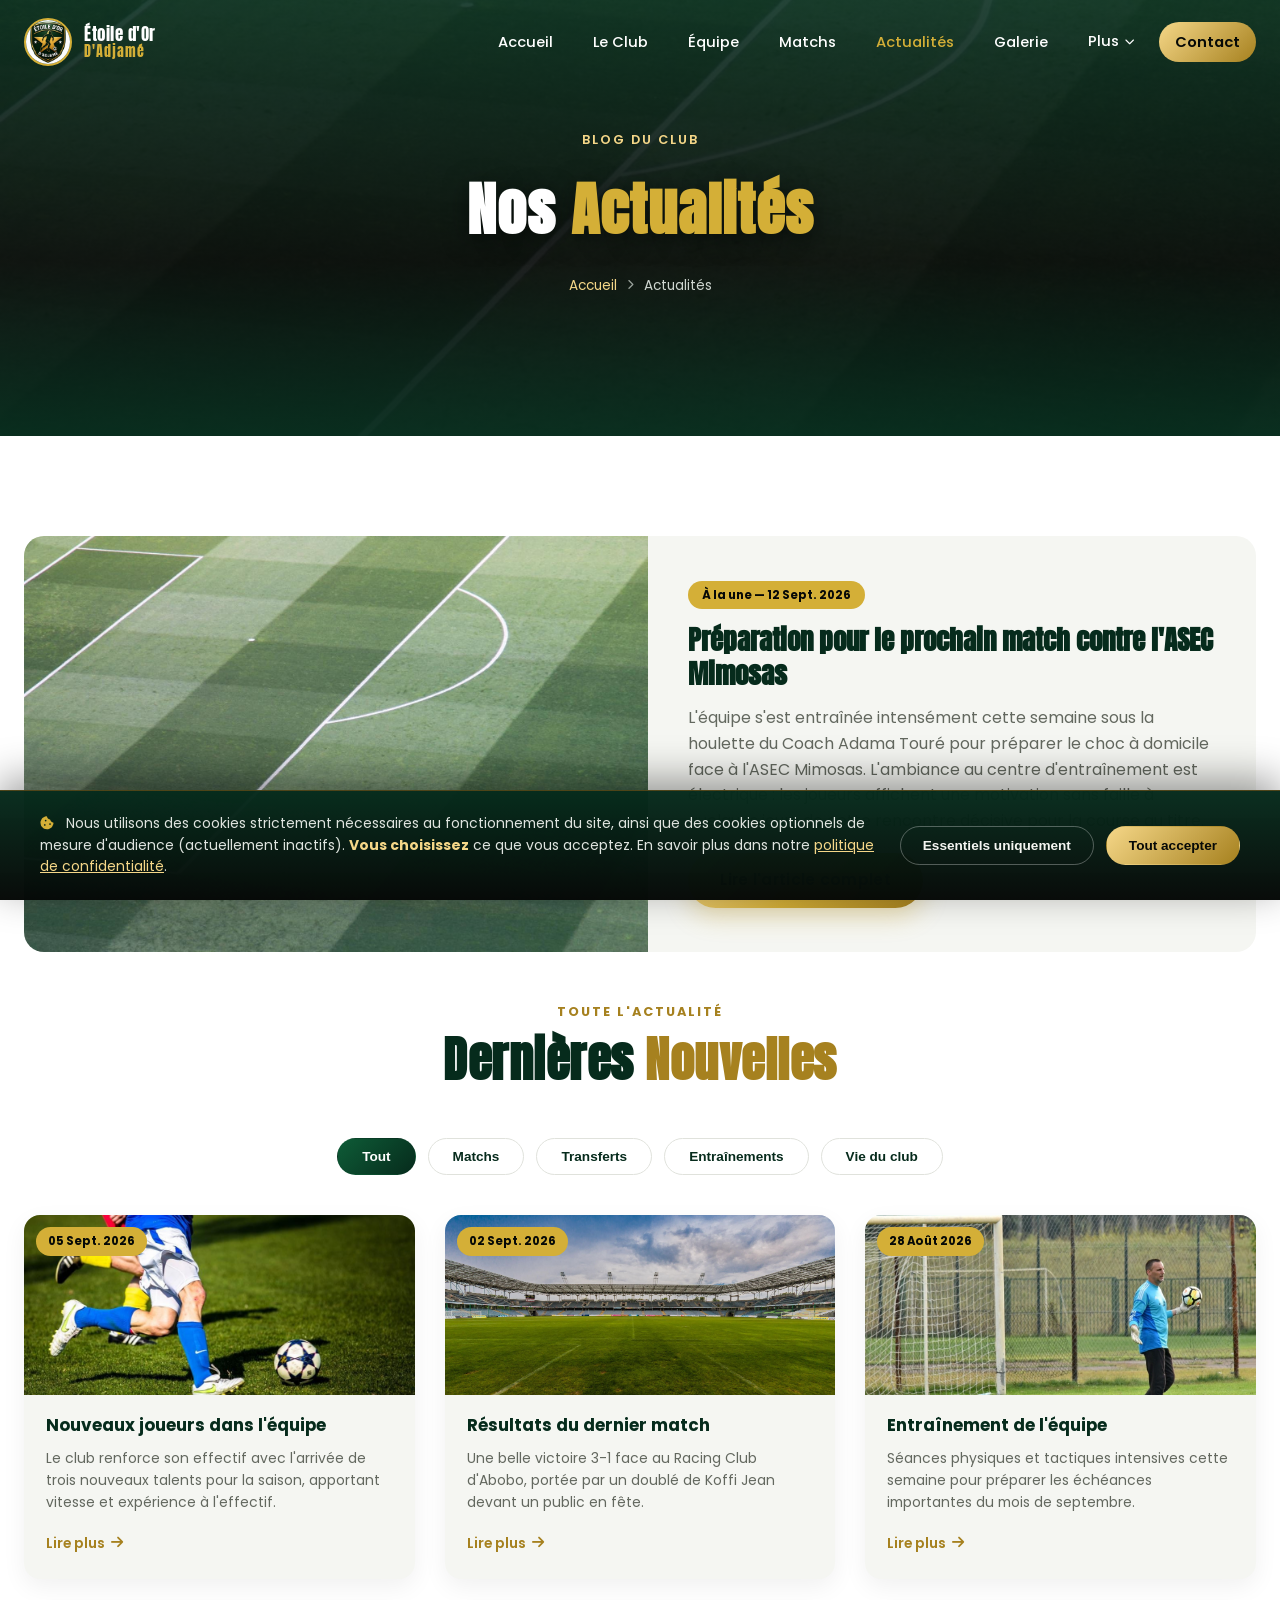
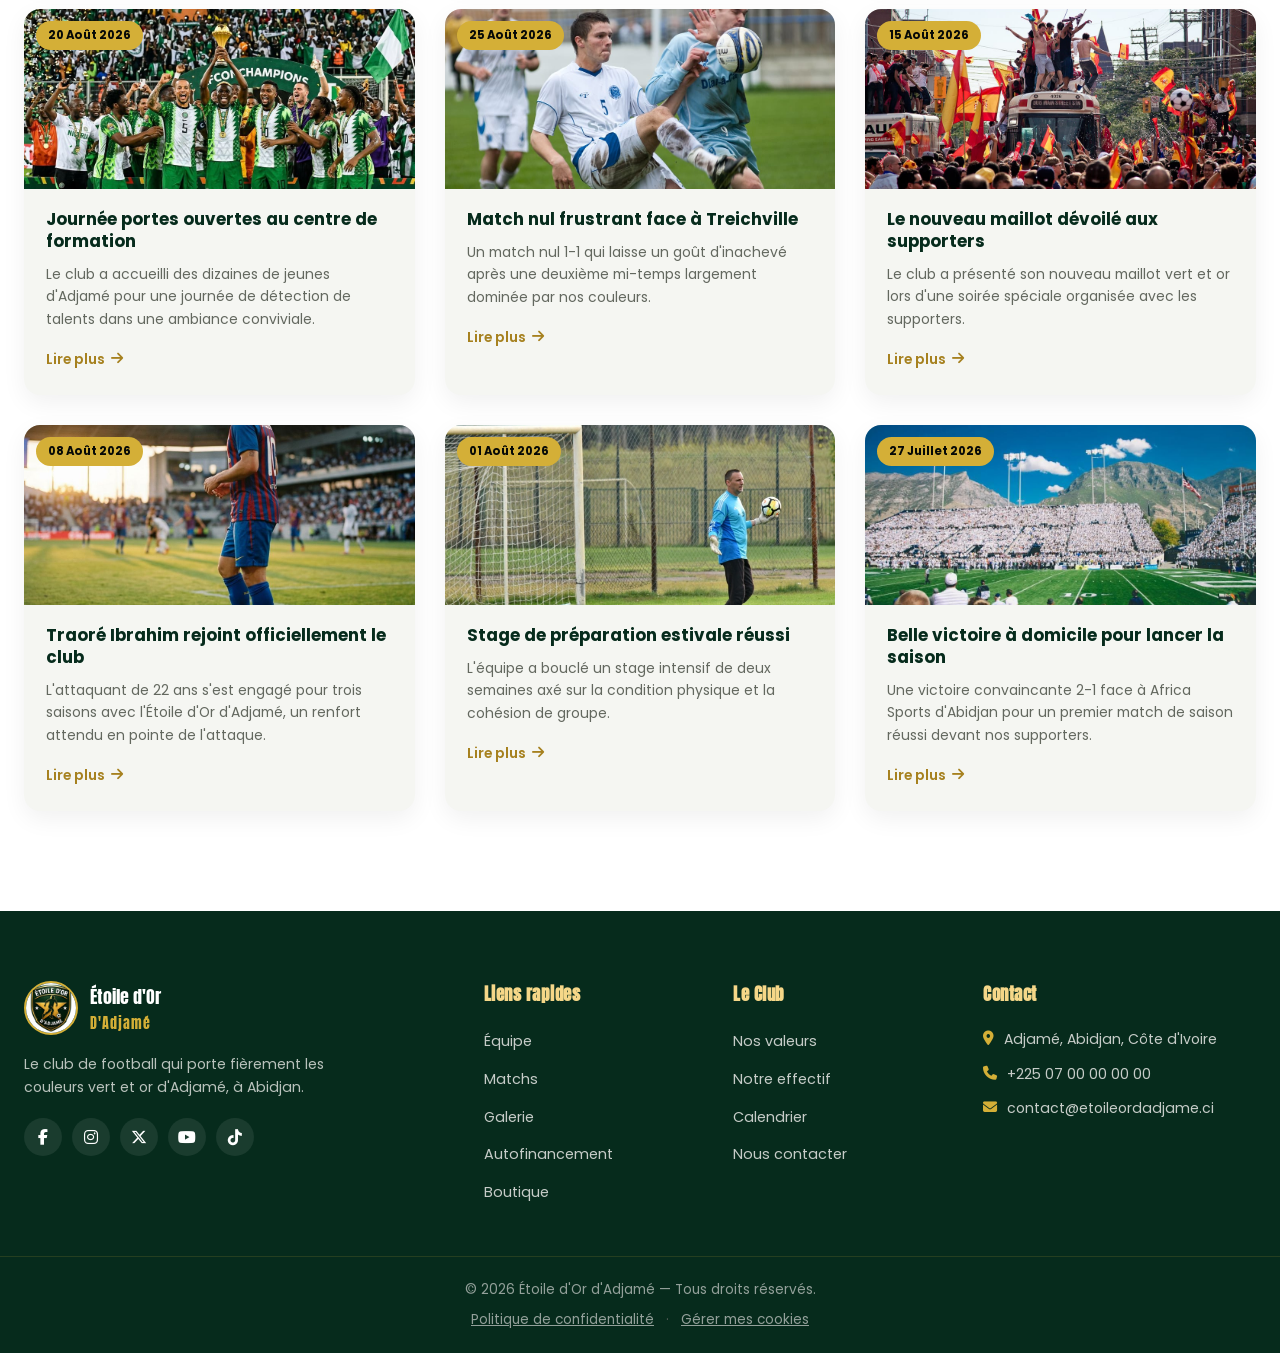
==== commit 38c11251: "Modification de quelques liens dans le footer" ====
--- a/actualites.html
+++ b/actualites.html
@@ -194,15 +194,11 @@
       <div class="footer-col">
         <h4>Liens rapides</h4>
         <ul>
-          <li><a href="index.html">Accueil</a></li>
-          <li><a href="club.html">Le Club</a></li>
           <li><a href="equipe.html">Équipe</a></li>
           <li><a href="matchs.html">Matchs</a></li>
-          <li><a href="actualites.html">Actualités</a></li>
           <li><a href="galerie.html">Galerie</a></li>
           <li><a href="autofinancement.html">Autofinancement</a></li>
           <li><a href="boutique.html">Boutique</a></li>
-          <li><a href="evenements.html">Événements</a></li>
         </ul>
       </div>
       <div class="footer-col">
